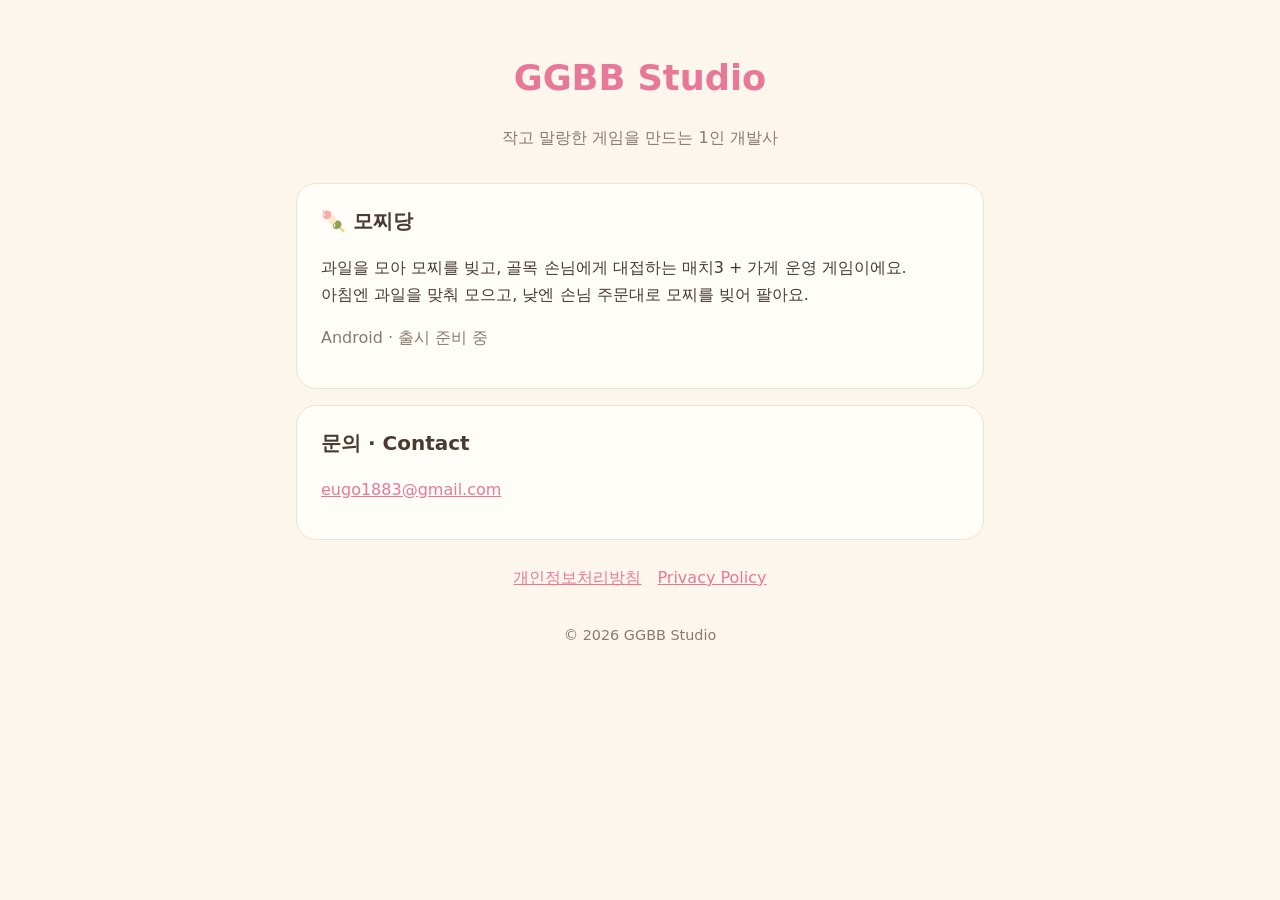
==== index.html @ eae0d5b9 "GGBB Studio 사이트 — 소개 · 모찌당 개인정보처리방침(한·영) · app-ads.txt · .nojekyll" ====
<!doctype html>
<html lang="ko">
<head>
<meta charset="utf-8">
<meta name="viewport" content="width=device-width, initial-scale=1">
<title>GGBB Studio</title>
<meta name="description" content="GGBB Studio — 모바일 게임 '모찌당'을 만드는 1인 개발사">
<link rel="stylesheet" href="style.css">
</head>
<body>
<main>
  <header>
    <h1>GGBB Studio</h1>
    <p class="sub">작고 말랑한 게임을 만드는 1인 개발사</p>
  </header>

  <section class="card">
    <h2>🍡 모찌당</h2>
    <p>과일을 모아 모찌를 빚고, 골목 손님에게 대접하는 매치3 + 가게 운영 게임이에요.<br>
    아침엔 과일을 맞춰 모으고, 낮엔 손님 주문대로 모찌를 빚어 팔아요.</p>
    <p class="muted">Android · 출시 준비 중</p>
  </section>

  <section class="card">
    <h2>문의 · Contact</h2>
    <p><a href="mailto:eugo1883@gmail.com">eugo1883@gmail.com</a></p>
  </section>

  <nav class="links">
    <a href="privacy.html">개인정보처리방침</a>
    <a href="privacy.html#en">Privacy Policy</a>
  </nav>

  <footer>© 2026 GGBB Studio</footer>
</main>
</body>
</html>
---- style.css ----
:root {
  --bg: #fdf6ec;
  --card: #fffdf8;
  --text: #4a3b32;
  --muted: #8a7a6e;
  --accent: #e8789a;
  --line: #efe2d2;
}
* { box-sizing: border-box; }
body {
  margin: 0;
  background: var(--bg);
  color: var(--text);
  font-family: "Apple SD Gothic Neo", "Malgun Gothic", "Noto Sans KR", system-ui, sans-serif;
  line-height: 1.7;
}
main { max-width: 720px; margin: 0 auto; padding: 48px 16px 64px; }
header { text-align: center; margin-bottom: 32px; }
h1 { margin: 0; font-size: 2.2rem; color: var(--accent); }
h2 { font-size: 1.25rem; margin: 0 0 8px; }
h3 { font-size: 1.05rem; margin: 24px 0 6px; }
.sub, .muted { color: var(--muted); }
.card {
  background: var(--card);
  border: 1px solid var(--line);
  border-radius: 20px;
  padding: 20px 24px;
  margin-bottom: 16px;
}
a { color: var(--accent); }
.links { display: flex; gap: 16px; justify-content: center; margin: 24px 0; flex-wrap: wrap; }
footer { text-align: center; color: var(--muted); font-size: 0.9rem; margin-top: 32px; }
ul { padding-left: 1.2em; }
hr { border: none; border-top: 1px solid var(--line); margin: 40px 0; }
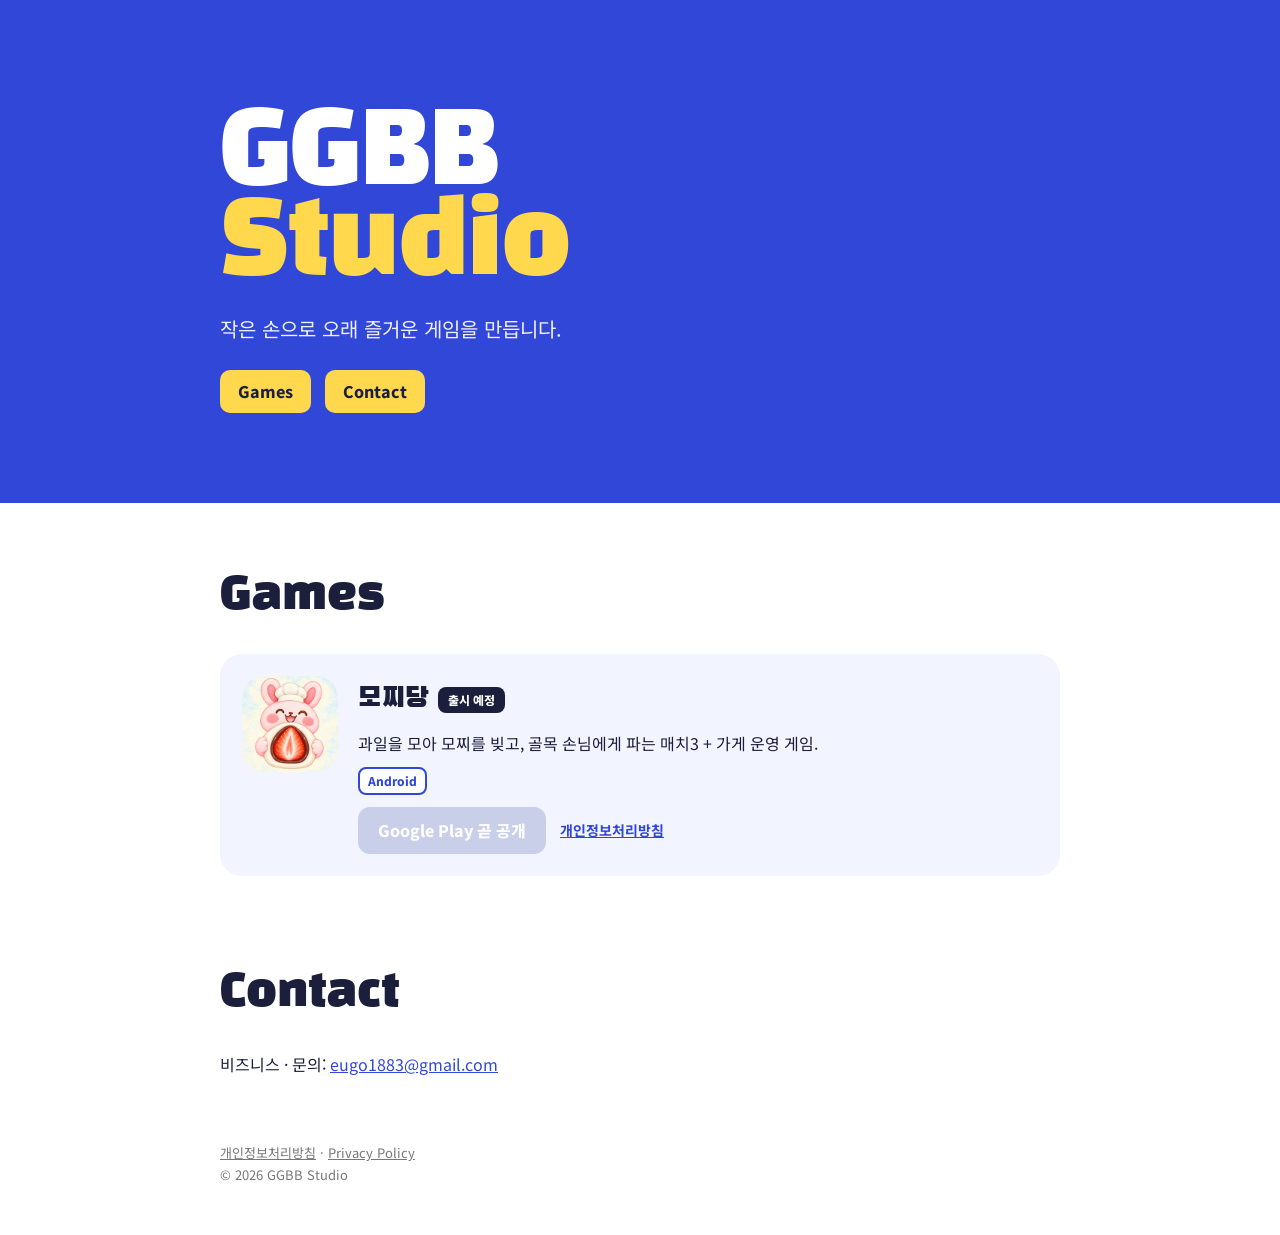
==== commit 094d1c2c: "스튜디오 사이트 새 디자인 — 진한 파랑 · 노랑 블록(모찌당 색 뺌), 게임 카드 목록(아이콘 · 플랫폼 배지 · 스토어 버튼 · 게임별 개인정보처리방침), 개인정보처리방침은 내" ====
--- a/index.html
+++ b/index.html
@@ -4,34 +4,46 @@
 <meta charset="utf-8">
 <meta name="viewport" content="width=device-width, initial-scale=1">
 <title>GGBB Studio</title>
-<meta name="description" content="GGBB Studio — 모바일 게임 '모찌당'을 만드는 1인 개발사">
+<meta name="description" content="GGBB Studio — 작은 손으로 오래 즐거운 게임을 만드는 1인 게임 스튜디오">
+<link rel="preconnect" href="https://fonts.googleapis.com">
+<link rel="preconnect" href="https://fonts.gstatic.com" crossorigin>
+<link href="https://fonts.googleapis.com/css2?family=Black+Han+Sans&family=Noto+Sans+KR:wght@400;800&display=swap" rel="stylesheet">
 <link rel="stylesheet" href="style.css">
 </head>
 <body>
+<header class="hero">
+  <div class="logo">GGBB<span>Studio</span></div>
+  <p class="tag">작은 손으로 오래 즐거운 게임을 만듭니다.</p>
+  <nav class="nav"><a href="#games">Games</a><a href="#contact">Contact</a></nav>
+</header>
+
 <main>
-  <header>
-    <h1>GGBB Studio</h1>
-    <p class="sub">작고 말랑한 게임을 만드는 1인 개발사</p>
-  </header>
+  <section id="games">
+    <h2>Games</h2>
 
-  <section class="card">
-    <h2>🍡 모찌당</h2>
-    <p>과일을 모아 모찌를 빚고, 골목 손님에게 대접하는 매치3 + 가게 운영 게임이에요.<br>
-    아침엔 과일을 맞춰 모으고, 낮엔 손님 주문대로 모찌를 빚어 팔아요.</p>
-    <p class="muted">Android · 출시 준비 중</p>
+    <article class="game">
+      <img class="icon" src="assets/mozzidang_icon.png" alt="모찌당 아이콘" width="96" height="96">
+      <div class="info">
+        <div class="row"><h3>모찌당</h3><span class="state">출시 예정</span></div>
+        <p>과일을 모아 모찌를 빚고, 골목 손님에게 파는 매치3 + 가게 운영 게임.</p>
+        <div class="badges"><span class="badge">Android</span></div>
+        <div class="btns">
+          <span class="btn off">Google Play 곧 공개</span>
+          <a class="link" href="privacy.html">개인정보처리방침</a>
+        </div>
+      </div>
+    </article>
   </section>
 
-  <section class="card">
-    <h2>문의 · Contact</h2>
-    <p><a href="mailto:eugo1883@gmail.com">eugo1883@gmail.com</a></p>
+  <section id="contact">
+    <h2>Contact</h2>
+    <p>비즈니스 · 문의: <a href="mailto:eugo1883@gmail.com">eugo1883@gmail.com</a></p>
   </section>
+</main>
 
-  <nav class="links">
-    <a href="privacy.html">개인정보처리방침</a>
-    <a href="privacy.html#en">Privacy Policy</a>
-  </nav>
-
-  <footer>© 2026 GGBB Studio</footer>
-</main>
+<footer>
+  <a href="privacy.html">개인정보처리방침</a> · <a href="privacy.html#en">Privacy Policy</a><br>
+  © 2026 GGBB Studio
+</footer>
 </body>
 </html>
--- a/style.css
+++ b/style.css
@@ -1,34 +1,67 @@
+/* GGBB Studio — 진한 파랑 · 노랑 블록 (2026-10-28) */
 :root {
-  --bg: #fdf6ec;
-  --card: #fffdf8;
-  --text: #4a3b32;
-  --muted: #8a7a6e;
-  --accent: #e8789a;
-  --line: #efe2d2;
+  --blue: #3047d8;
+  --yellow: #ffd84d;
+  --ink: #1b1f3b;
+  --soft: #f2f4ff;
+  --muted: #6b6f86;
 }
 * { box-sizing: border-box; }
 body {
   margin: 0;
-  background: var(--bg);
-  color: var(--text);
-  font-family: "Apple SD Gothic Neo", "Malgun Gothic", "Noto Sans KR", system-ui, sans-serif;
+  background: #fff;
+  color: var(--ink);
+  font-family: "Noto Sans KR", "Apple SD Gothic Neo", "Malgun Gothic", system-ui, sans-serif;
   line-height: 1.7;
 }
-main { max-width: 720px; margin: 0 auto; padding: 48px 16px 64px; }
-header { text-align: center; margin-bottom: 32px; }
-h1 { margin: 0; font-size: 2.2rem; color: var(--accent); }
-h2 { font-size: 1.25rem; margin: 0 0 8px; }
+img { display: block; }
+a { color: var(--blue); }
+main, footer { max-width: 880px; margin: 0 auto; padding-left: 20px; padding-right: 20px; }
+
+/* 첫 화면 띠 */
+.hero { background: var(--blue); color: #fff; padding: 110px 20px 90px; }
+.hero > * { max-width: 840px; margin-left: auto; margin-right: auto; }
+.logo { font-family: "Black Han Sans", sans-serif; font-size: 100px; line-height: .9; letter-spacing: -2px; }
+.logo span { display: block; color: var(--yellow); }
+.tag { font-size: 20px; opacity: .92; margin-top: 22px; }
+.nav { display: flex; gap: 14px; margin-top: 24px; flex-wrap: wrap; }
+.nav a { color: var(--ink); background: var(--yellow); text-decoration: none; padding: 8px 18px; border-radius: 10px; font-weight: 800; }
+
+/* 본문 */
+section { padding: 56px 0 8px; }
+h2 { font-family: "Black Han Sans", sans-serif; font-weight: 400; font-size: 44px; margin: 0 0 20px; }
+
+/* 게임 카드 */
+.game { display: flex; gap: 20px; align-items: flex-start; background: var(--soft); border-radius: 22px; padding: 22px; margin-bottom: 16px; }
+.icon { width: 96px; height: 96px; flex: none; border-radius: 22px; }
+.info { flex: 1; min-width: 0; }
+.row { display: flex; gap: 10px; align-items: center; flex-wrap: wrap; }
+.row h3 { margin: 0; font-family: "Black Han Sans", sans-serif; font-weight: 400; font-size: 28px; }
+.info p { margin: 6px 0 10px; }
+.state { font-size: 12px; font-weight: 800; background: var(--ink); color: #fff; border-radius: 8px; padding: 3px 10px; }
+.badges { display: flex; gap: 6px; flex-wrap: wrap; margin-bottom: 12px; }
+.badge { font-size: 12px; font-weight: 800; background: #fff; border: 2px solid var(--blue); color: var(--blue); border-radius: 8px; padding: 2px 8px; }
+.btns { display: flex; gap: 14px; align-items: center; flex-wrap: wrap; }
+.btn { background: var(--blue); color: #fff; text-decoration: none; padding: 10px 20px; border-radius: 12px; font-weight: 800; }
+.btn.off { background: #c9cfe9; color: #fff; cursor: default; }
+.link { font-weight: 700; font-size: 14px; }
+
+footer { padding-top: 40px; padding-bottom: 48px; font-size: 13px; color: #777; }
+footer a { color: #777; }
+
+/* 개인정보처리방침 같은 글 페이지 (privacy.html 은 내용 그대로, 모양만) */
+.card { background: var(--soft); border-radius: 22px; padding: 28px; margin: 24px 0; }
+.card h1 { font-family: "Black Han Sans", sans-serif; font-weight: 400; font-size: 32px; margin: 0 0 6px; }
 h3 { font-size: 1.05rem; margin: 24px 0 6px; }
-.sub, .muted { color: var(--muted); }
-.card {
-  background: var(--card);
-  border: 1px solid var(--line);
-  border-radius: 20px;
-  padding: 20px 24px;
-  margin-bottom: 16px;
+.muted { color: var(--muted); }
+ul { padding-left: 1.2em; }
+main > p:first-child { margin-top: 32px; font-weight: 700; }
+
+@media (max-width: 560px) {
+  .hero { padding: 72px 20px 56px; }
+  .logo { font-size: 64px; }
+  h2 { font-size: 34px; }
+  .icon { width: 72px; height: 72px; border-radius: 17px; }
+  .game { gap: 14px; padding: 18px; }
+  .card { padding: 20px; }
 }
-a { color: var(--accent); }
-.links { display: flex; gap: 16px; justify-content: center; margin: 24px 0; flex-wrap: wrap; }
-footer { text-align: center; color: var(--muted); font-size: 0.9rem; margin-top: 32px; }
-ul { padding-left: 1.2em; }
-hr { border: none; border-top: 1px solid var(--line); margin: 40px 0; }
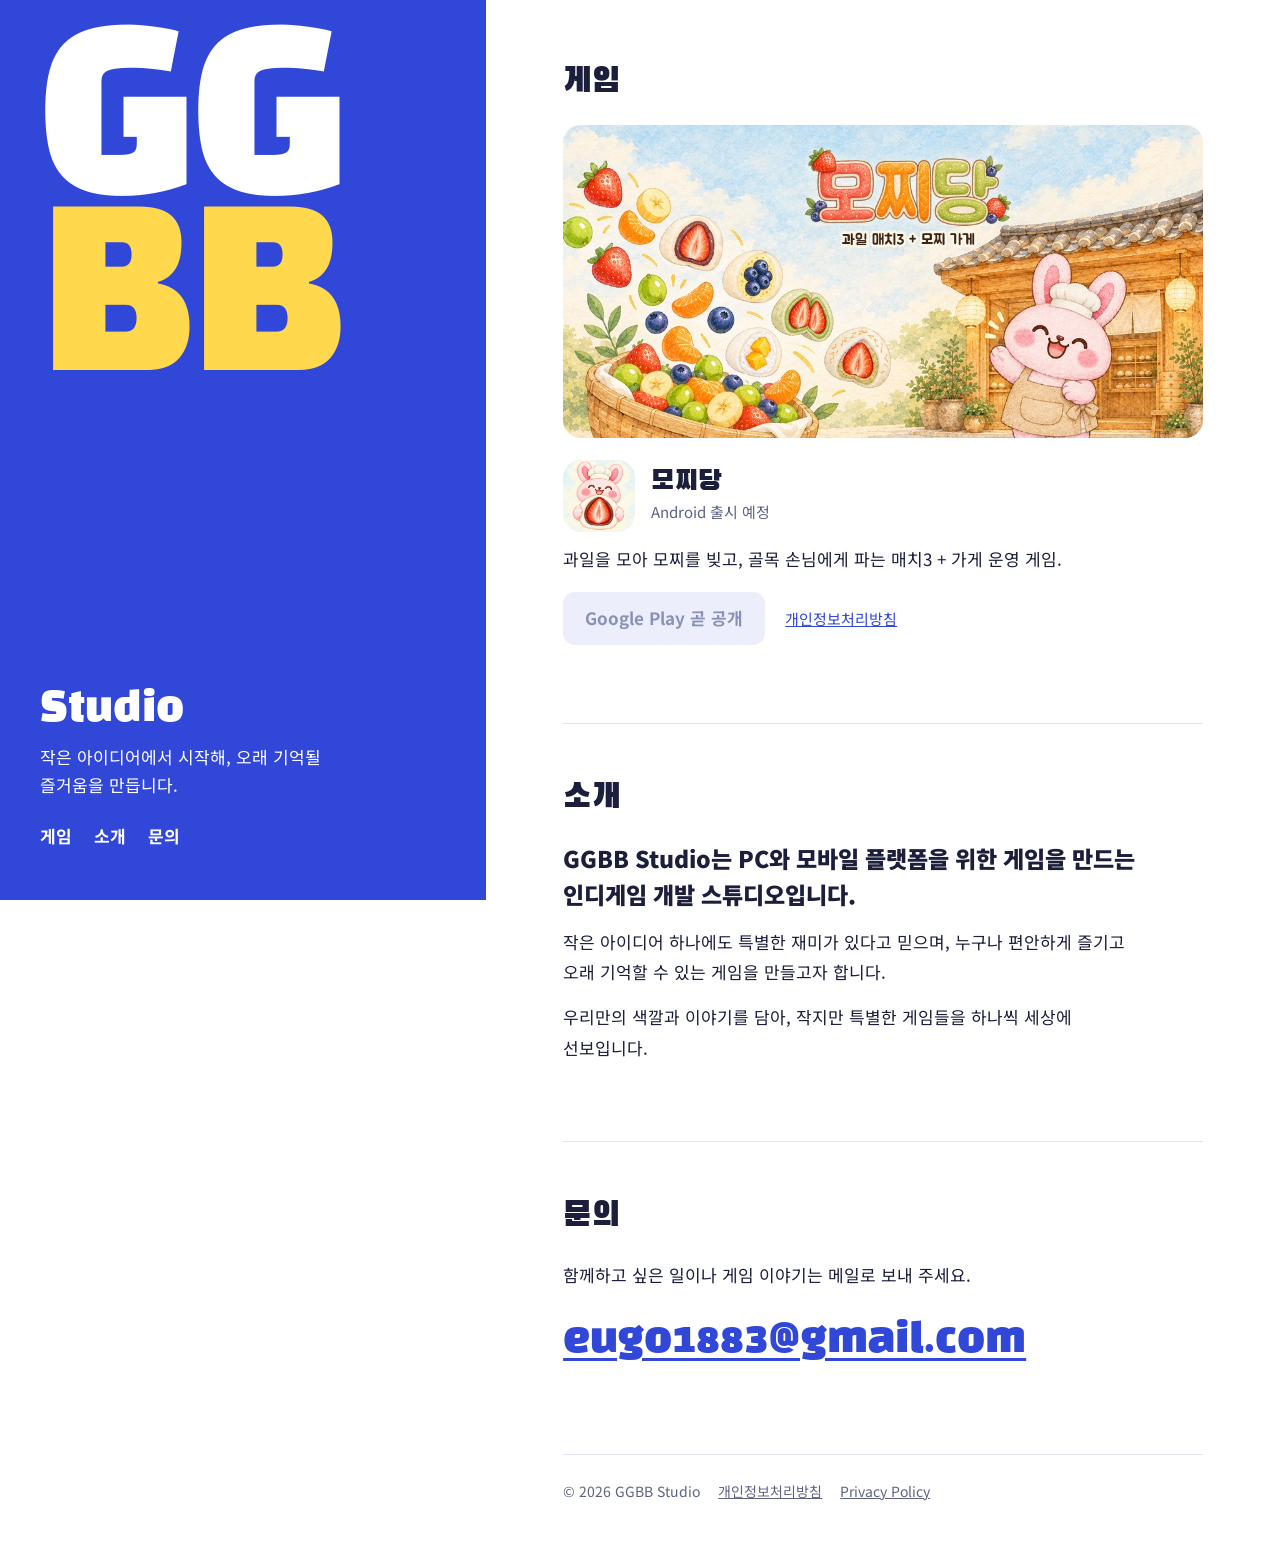
==== commit 4eee425c: "사이트 새 디자인: 왼쪽 파란 기둥(GGBB) + 게임 · 소개 · 문의, 개인정보처리방침은 내용 그대로 모양만 맞춤 Co-Authored-By: Claude Opus 5.5 <n" ====
--- a/index.html
+++ b/index.html
@@ -4,46 +4,66 @@
 <meta charset="utf-8">
 <meta name="viewport" content="width=device-width, initial-scale=1">
 <title>GGBB Studio</title>
-<meta name="description" content="GGBB Studio — 작은 손으로 오래 즐거운 게임을 만드는 1인 게임 스튜디오">
+<meta name="description" content="GGBB Studio — 작은 아이디어에서 시작해, 오래 기억될 즐거움을 만드는 인디게임 스튜디오">
 <link rel="preconnect" href="https://fonts.googleapis.com">
 <link rel="preconnect" href="https://fonts.gstatic.com" crossorigin>
-<link href="https://fonts.googleapis.com/css2?family=Black+Han+Sans&family=Noto+Sans+KR:wght@400;800&display=swap" rel="stylesheet">
+<link href="https://fonts.googleapis.com/css2?family=Black+Han+Sans&family=Noto+Sans+KR:wght@400;700;900&display=swap" rel="stylesheet">
 <link rel="stylesheet" href="style.css">
 </head>
 <body>
-<header class="hero">
-  <div class="logo">GGBB<span>Studio</span></div>
-  <p class="tag">작은 손으로 오래 즐거운 게임을 만듭니다.</p>
-  <nav class="nav"><a href="#games">Games</a><a href="#contact">Contact</a></nav>
-</header>
+<aside class="side">
+  <h1 class="mark" aria-label="GGBB Studio">
+    <span aria-hidden="true">GG</span><span aria-hidden="true">BB</span>
+  </h1>
+  <div class="side-foot">
+    <p class="studio">Studio</p>
+    <p class="tag">작은 아이디어에서 시작해, 오래 기억될 즐거움을 만듭니다.</p>
+    <nav class="nav">
+      <a href="#games">게임</a>
+      <a href="#about">소개</a>
+      <a href="#contact">문의</a>
+    </nav>
+  </div>
+</aside>
 
 <main>
   <section id="games">
-    <h2>Games</h2>
-
+    <h2>게임</h2>
     <article class="game">
-      <img class="icon" src="assets/mozzidang_icon.png" alt="모찌당 아이콘" width="96" height="96">
-      <div class="info">
-        <div class="row"><h3>모찌당</h3><span class="state">출시 예정</span></div>
-        <p>과일을 모아 모찌를 빚고, 골목 손님에게 파는 매치3 + 가게 운영 게임.</p>
-        <div class="badges"><span class="badge">Android</span></div>
-        <div class="btns">
-          <span class="btn off">Google Play 곧 공개</span>
-          <a class="link" href="privacy.html">개인정보처리방침</a>
+      <img class="art" src="assets/mozzidang_feature.jpg" alt="모찌당 대표 그림" width="1024" height="500">
+      <div class="meta">
+        <img class="icon" src="assets/mozzidang_icon.png" alt="" width="72" height="72">
+        <div>
+          <h3>모찌당</h3>
+          <p class="when">Android 출시 예정</p>
         </div>
       </div>
+      <p>과일을 모아 모찌를 빚고, 골목 손님에게 파는 매치3 + 가게 운영 게임.</p>
+      <p class="acts">
+        <span class="btn off" aria-disabled="true">Google Play 곧 공개</span>
+        <a href="privacy.html">개인정보처리방침</a>
+      </p>
     </article>
   </section>
 
+  <section id="about">
+    <h2>소개</h2>
+    <p class="lead">GGBB Studio는 PC와 모바일 플랫폼을 위한 게임을 만드는 인디게임 개발 스튜디오입니다.</p>
+    <p>작은 아이디어 하나에도 특별한 재미가 있다고 믿으며, 누구나 편안하게 즐기고 오래 기억할 수 있는 게임을 만들고자 합니다.</p>
+    <p>우리만의 색깔과 이야기를 담아, 작지만 특별한 게임들을 하나씩 세상에 선보입니다.</p>
+  </section>
+
   <section id="contact">
-    <h2>Contact</h2>
-    <p>비즈니스 · 문의: <a href="mailto:eugo1883@gmail.com">eugo1883@gmail.com</a></p>
+    <h2>문의</h2>
+    <p>함께하고 싶은 일이나 게임 이야기는 메일로 보내 주세요.</p>
+    <p><a class="mail" href="mailto:eugo1883@gmail.com">eugo1883@gmail.com</a></p>
   </section>
+
+  <footer>
+    <span>© 2026 GGBB Studio</span>
+    <a href="privacy.html">개인정보처리방침</a>
+    <a href="privacy.html#en">Privacy Policy</a>
+  </footer>
 </main>
-
-<footer>
-  <a href="privacy.html">개인정보처리방침</a> · <a href="privacy.html#en">Privacy Policy</a><br>
-  © 2026 GGBB Studio
-</footer>
 </body>
 </html>
--- a/style.css
+++ b/style.css
@@ -1,67 +1,90 @@
-/* GGBB Studio — 진한 파랑 · 노랑 블록 (2026-10-28) */
+/* GGBB Studio 시안 v3 — 왼쪽 파란 기둥에 큰 글자, 오른쪽은 조용한 본문 */
 :root {
   --blue: #3047d8;
   --yellow: #ffd84d;
   --ink: #1b1f3b;
-  --soft: #f2f4ff;
-  --muted: #6b6f86;
+  --paper: #ffffff;
+  --line: #dfe3f5;
+  --muted: #5d6385;
 }
 * { box-sizing: border-box; }
+html { scroll-behavior: smooth; }
 body {
-  margin: 0;
-  background: #fff;
-  color: var(--ink);
-  font-family: "Noto Sans KR", "Apple SD Gothic Neo", "Malgun Gothic", system-ui, sans-serif;
-  line-height: 1.7;
+  margin: 0; background: var(--paper); color: var(--ink);
+  font-family: "Noto Sans KR", "Apple SD Gothic Neo", "Malgun Gothic", sans-serif;
+  font-size: 17px; line-height: 1.8; word-break: keep-all;
+  display: grid; grid-template-columns: minmax(340px, 38%) 1fr;
 }
-img { display: block; }
+img { display: block; max-width: 100%; height: auto; }
 a { color: var(--blue); }
-main, footer { max-width: 880px; margin: 0 auto; padding-left: 20px; padding-right: 20px; }
+a:focus-visible { outline: 3px solid var(--yellow); outline-offset: 3px; }
 
-/* 첫 화면 띠 */
-.hero { background: var(--blue); color: #fff; padding: 110px 20px 90px; }
-.hero > * { max-width: 840px; margin-left: auto; margin-right: auto; }
-.logo { font-family: "Black Han Sans", sans-serif; font-size: 100px; line-height: .9; letter-spacing: -2px; }
-.logo span { display: block; color: var(--yellow); }
-.tag { font-size: 20px; opacity: .92; margin-top: 22px; }
-.nav { display: flex; gap: 14px; margin-top: 24px; flex-wrap: wrap; }
-.nav a { color: var(--ink); background: var(--yellow); text-decoration: none; padding: 8px 18px; border-radius: 10px; font-weight: 800; }
+/* ── 왼쪽 기둥 ── */
+.side {
+  position: sticky; top: 0; height: 100vh;
+  background: var(--blue); color: #fff;
+  padding: 40px 40px 44px;
+  display: flex; flex-direction: column; justify-content: space-between;
+  overflow: hidden;
+}
+.mark {
+  margin: 0; font-family: "Black Han Sans", sans-serif; font-weight: 400;
+  font-size: min(30vh, 17vw); line-height: .82; letter-spacing: -.02em;
+}
+.mark span { display: block; }
+.mark span:first-child { color: #fff; }
+.mark span:last-child { color: var(--yellow); }
+.studio { margin: 0 0 14px; font-family: "Black Han Sans", sans-serif; font-size: 40px; line-height: 1; }
+.tag { margin: 0 0 22px; max-width: 17em; font-size: 17px; line-height: 1.65; }
+.nav { display: flex; gap: 22px; }
+.nav a { color: #fff; font-weight: 700; text-decoration: none; padding-bottom: 2px; border-bottom: 2px solid transparent; }
+.nav a:hover { border-color: var(--yellow); }
 
-/* 본문 */
-section { padding: 56px 0 8px; }
-h2 { font-family: "Black Han Sans", sans-serif; font-weight: 400; font-size: 44px; margin: 0 0 20px; }
+/* ── 오른쪽 본문 ── */
+main { padding: 64px clamp(24px, 6vw, 96px) 40px; max-width: 820px; }
+section { padding-bottom: 64px; margin-bottom: 56px; border-bottom: 1px solid var(--line); }
+section:last-of-type { border-bottom: 0; margin-bottom: 0; }
+h2 { font-family: "Black Han Sans", sans-serif; font-weight: 400; font-size: 34px; line-height: 1.1; margin: 0 0 24px; }
+p { margin: 0 0 14px; max-width: 34em; }
 
-/* 게임 카드 */
-.game { display: flex; gap: 20px; align-items: flex-start; background: var(--soft); border-radius: 22px; padding: 22px; margin-bottom: 16px; }
-.icon { width: 96px; height: 96px; flex: none; border-radius: 22px; }
-.info { flex: 1; min-width: 0; }
-.row { display: flex; gap: 10px; align-items: center; flex-wrap: wrap; }
-.row h3 { margin: 0; font-family: "Black Han Sans", sans-serif; font-weight: 400; font-size: 28px; }
-.info p { margin: 6px 0 10px; }
-.state { font-size: 12px; font-weight: 800; background: var(--ink); color: #fff; border-radius: 8px; padding: 3px 10px; }
-.badges { display: flex; gap: 6px; flex-wrap: wrap; margin-bottom: 12px; }
-.badge { font-size: 12px; font-weight: 800; background: #fff; border: 2px solid var(--blue); color: var(--blue); border-radius: 8px; padding: 2px 8px; }
-.btns { display: flex; gap: 14px; align-items: center; flex-wrap: wrap; }
-.btn { background: var(--blue); color: #fff; text-decoration: none; padding: 10px 20px; border-radius: 12px; font-weight: 800; }
-.btn.off { background: #c9cfe9; color: #fff; cursor: default; }
-.link { font-weight: 700; font-size: 14px; }
+.art { width: 100%; border-radius: 18px; margin-bottom: 22px; }
+.meta { display: flex; gap: 16px; align-items: center; margin-bottom: 12px; }
+.icon { width: 72px; height: 72px; border-radius: 18px; }
+.meta h3 { margin: 0; font-family: "Black Han Sans", sans-serif; font-weight: 400; font-size: 28px; line-height: 1.15; }
+.when { margin: 0; color: var(--muted); font-size: 15px; }
+.acts { display: flex; gap: 20px; align-items: center; flex-wrap: wrap; margin-top: 18px; }
+.btn { display: inline-block; font-weight: 700; padding: 11px 22px; border-radius: 12px; text-decoration: none; background: var(--blue); color: #fff; }
+.btn.off { background: #eceffb; color: #8a91b8; cursor: default; }
+.acts a { font-size: 15px; }
 
-footer { padding-top: 40px; padding-bottom: 48px; font-size: 13px; color: #777; }
-footer a { color: #777; }
+.lead { font-size: 23px; font-weight: 900; line-height: 1.55; }
+.mail { font-family: "Black Han Sans", sans-serif; font-size: clamp(26px, 3.4vw, 40px); text-decoration-thickness: 3px; text-underline-offset: 6px; overflow-wrap: anywhere; }
 
-/* 개인정보처리방침 같은 글 페이지 (privacy.html 은 내용 그대로, 모양만) */
-.card { background: var(--soft); border-radius: 22px; padding: 28px; margin: 24px 0; }
-.card h1 { font-family: "Black Han Sans", sans-serif; font-weight: 400; font-size: 32px; margin: 0 0 6px; }
-h3 { font-size: 1.05rem; margin: 24px 0 6px; }
-.muted { color: var(--muted); }
-ul { padding-left: 1.2em; }
-main > p:first-child { margin-top: 32px; font-weight: 700; }
+footer { display: flex; gap: 18px; flex-wrap: wrap; font-size: 14px; color: var(--muted); padding-top: 24px; border-top: 1px solid var(--line); }
+footer a { color: var(--muted); }
 
-@media (max-width: 560px) {
-  .hero { padding: 72px 20px 56px; }
-  .logo { font-size: 64px; }
-  h2 { font-size: 34px; }
-  .icon { width: 72px; height: 72px; border-radius: 17px; }
-  .game { gap: 14px; padding: 18px; }
-  .card { padding: 20px; }
+/* ── 글 페이지 (privacy.html 은 내용 그대로, 모양만) ── */
+a.mark { display: block; text-decoration: none; }
+.doc { max-width: 860px; }
+.doc > p:first-child { font-weight: 700; margin-bottom: 32px; }
+.card { padding-bottom: 48px; margin-bottom: 48px; border-bottom: 1px solid var(--line); }
+.card h1 { font-family: "Black Han Sans", sans-serif; font-weight: 400; font-size: 34px; line-height: 1.2; margin: 0 0 8px; }
+.card h3 { font-size: 18px; margin: 32px 0 8px; }
+.card ul { padding-left: 1.2em; margin: 0 0 14px; max-width: 34em; }
+.muted { color: var(--muted); font-size: 15px; }
+.doc > footer { font-size: 14px; }
+
+@media (max-width: 820px) {
+  body { display: block; }
+  .side { position: static; height: auto; padding: 32px 24px 30px; }
+  .mark { font-size: 29vw; }
+  .mark span { display: inline; }
+  .mark span:last-child { margin-left: .02em; }
+  .studio { font-size: 32px; margin-top: 8px; }
+  main { padding: 44px 24px 32px; }
+  section { padding-bottom: 44px; margin-bottom: 40px; }
+  h2 { font-size: 28px; }
+  .lead { font-size: 20px; }
+  .card h1 { font-size: 27px; }
 }
+@media (prefers-reduced-motion: reduce) { html { scroll-behavior: auto; } }
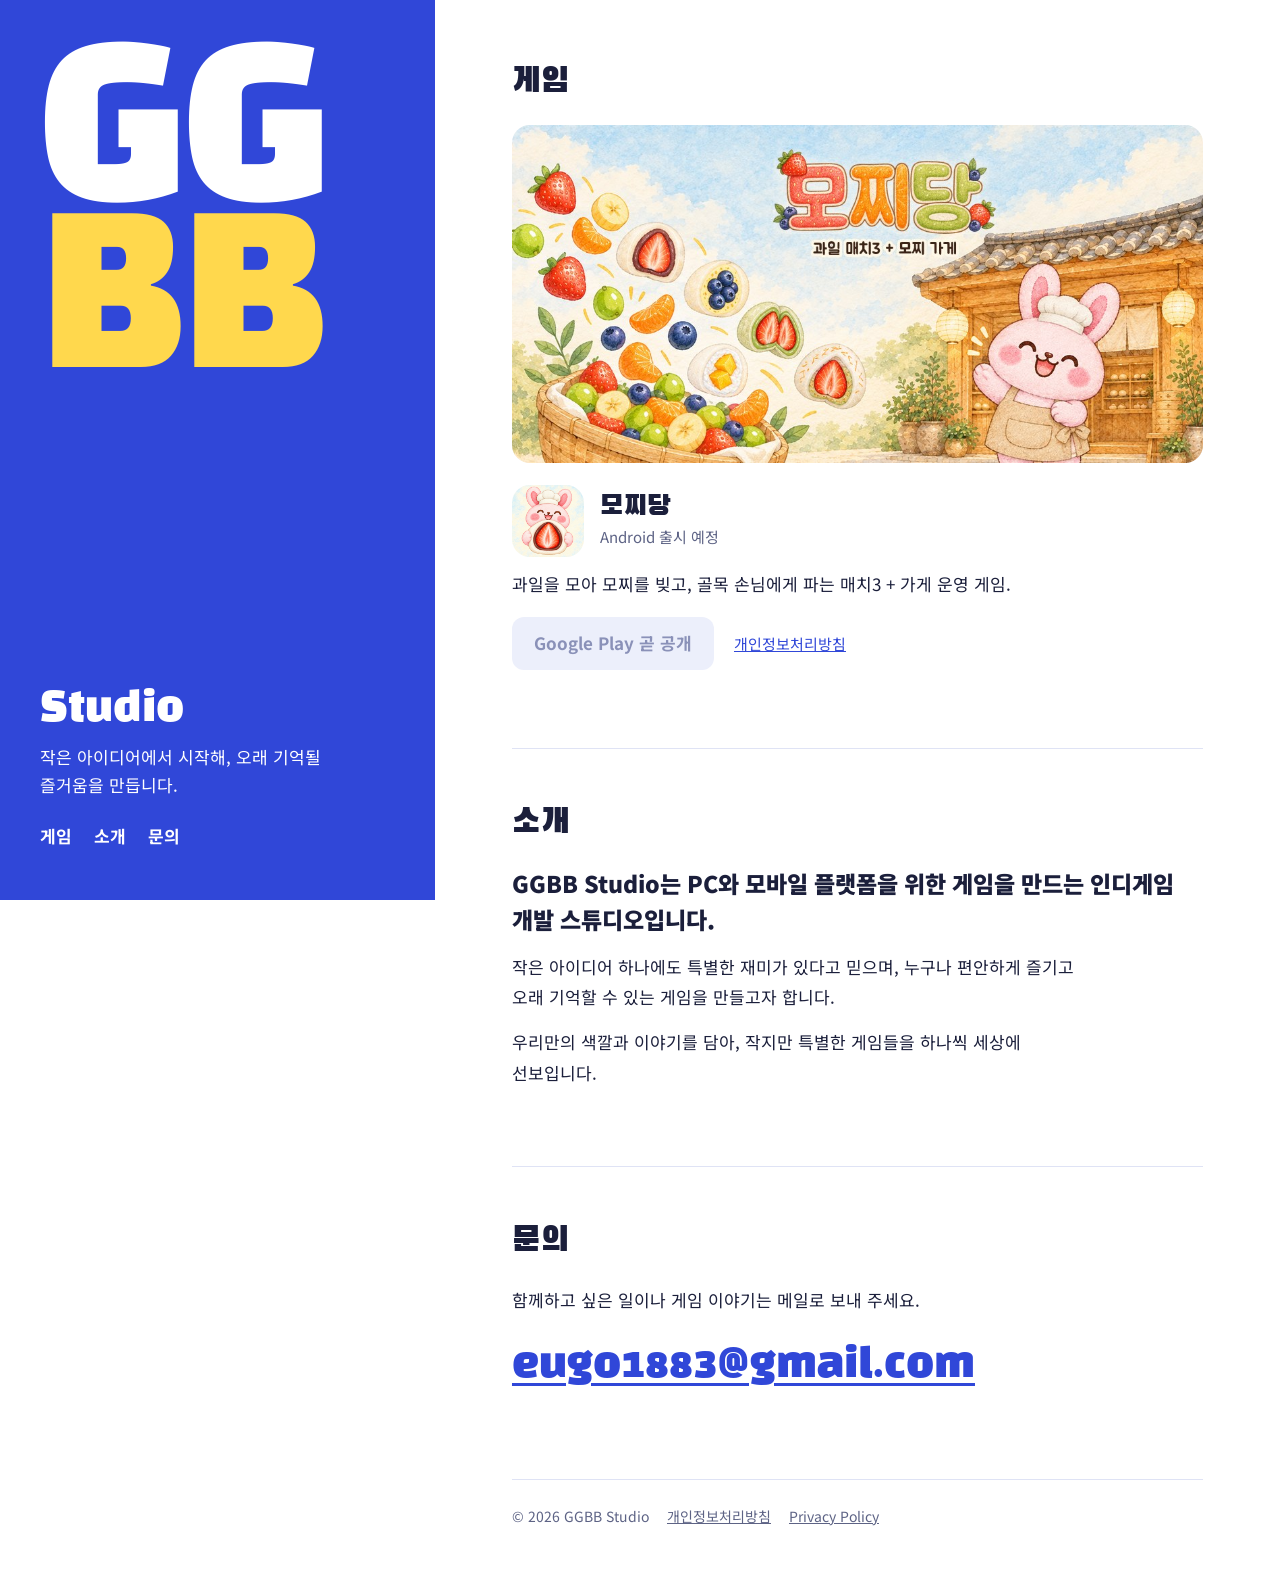
==== commit 6bd0d0c3: "사이트: 넓은 화면에서 파란 기둥(최대 460px) · GGBB 글자(최대 220px) 크기 제한, 본문 가운데, style.css?v=3 로 예전 꾸밈 파일 안 쓰게 Co-Aut" ====
--- a/index.html
+++ b/index.html
@@ -8,7 +8,7 @@
 <link rel="preconnect" href="https://fonts.googleapis.com">
 <link rel="preconnect" href="https://fonts.gstatic.com" crossorigin>
 <link href="https://fonts.googleapis.com/css2?family=Black+Han+Sans&family=Noto+Sans+KR:wght@400;700;900&display=swap" rel="stylesheet">
-<link rel="stylesheet" href="style.css">
+<link rel="stylesheet" href="style.css?v=3">
 </head>
 <body>
 <aside class="side">
--- a/style.css
+++ b/style.css
@@ -13,7 +13,7 @@
   margin: 0; background: var(--paper); color: var(--ink);
   font-family: "Noto Sans KR", "Apple SD Gothic Neo", "Malgun Gothic", sans-serif;
   font-size: 17px; line-height: 1.8; word-break: keep-all;
-  display: grid; grid-template-columns: minmax(340px, 38%) 1fr;
+  display: grid; grid-template-columns: clamp(340px, 34vw, 460px) 1fr;
 }
 img { display: block; max-width: 100%; height: auto; }
 a { color: var(--blue); }
@@ -23,13 +23,13 @@
 .side {
   position: sticky; top: 0; height: 100vh;
   background: var(--blue); color: #fff;
-  padding: 40px 40px 44px;
+  padding: 56px 40px 44px;
   display: flex; flex-direction: column; justify-content: space-between;
   overflow: hidden;
 }
 .mark {
   margin: 0; font-family: "Black Han Sans", sans-serif; font-weight: 400;
-  font-size: min(30vh, 17vw); line-height: .82; letter-spacing: -.02em;
+  font-size: min(28vh, 16vw, 220px); line-height: .82; letter-spacing: -.02em;
 }
 .mark span { display: block; }
 .mark span:first-child { color: #fff; }
@@ -41,7 +41,7 @@
 .nav a:hover { border-color: var(--yellow); }
 
 /* ── 오른쪽 본문 ── */
-main { padding: 64px clamp(24px, 6vw, 96px) 40px; max-width: 820px; }
+main { padding: 64px clamp(24px, 6vw, 96px) 40px; width: 100%; max-width: 900px; justify-self: center; }
 section { padding-bottom: 64px; margin-bottom: 56px; border-bottom: 1px solid var(--line); }
 section:last-of-type { border-bottom: 0; margin-bottom: 0; }
 h2 { font-family: "Black Han Sans", sans-serif; font-weight: 400; font-size: 34px; line-height: 1.1; margin: 0 0 24px; }
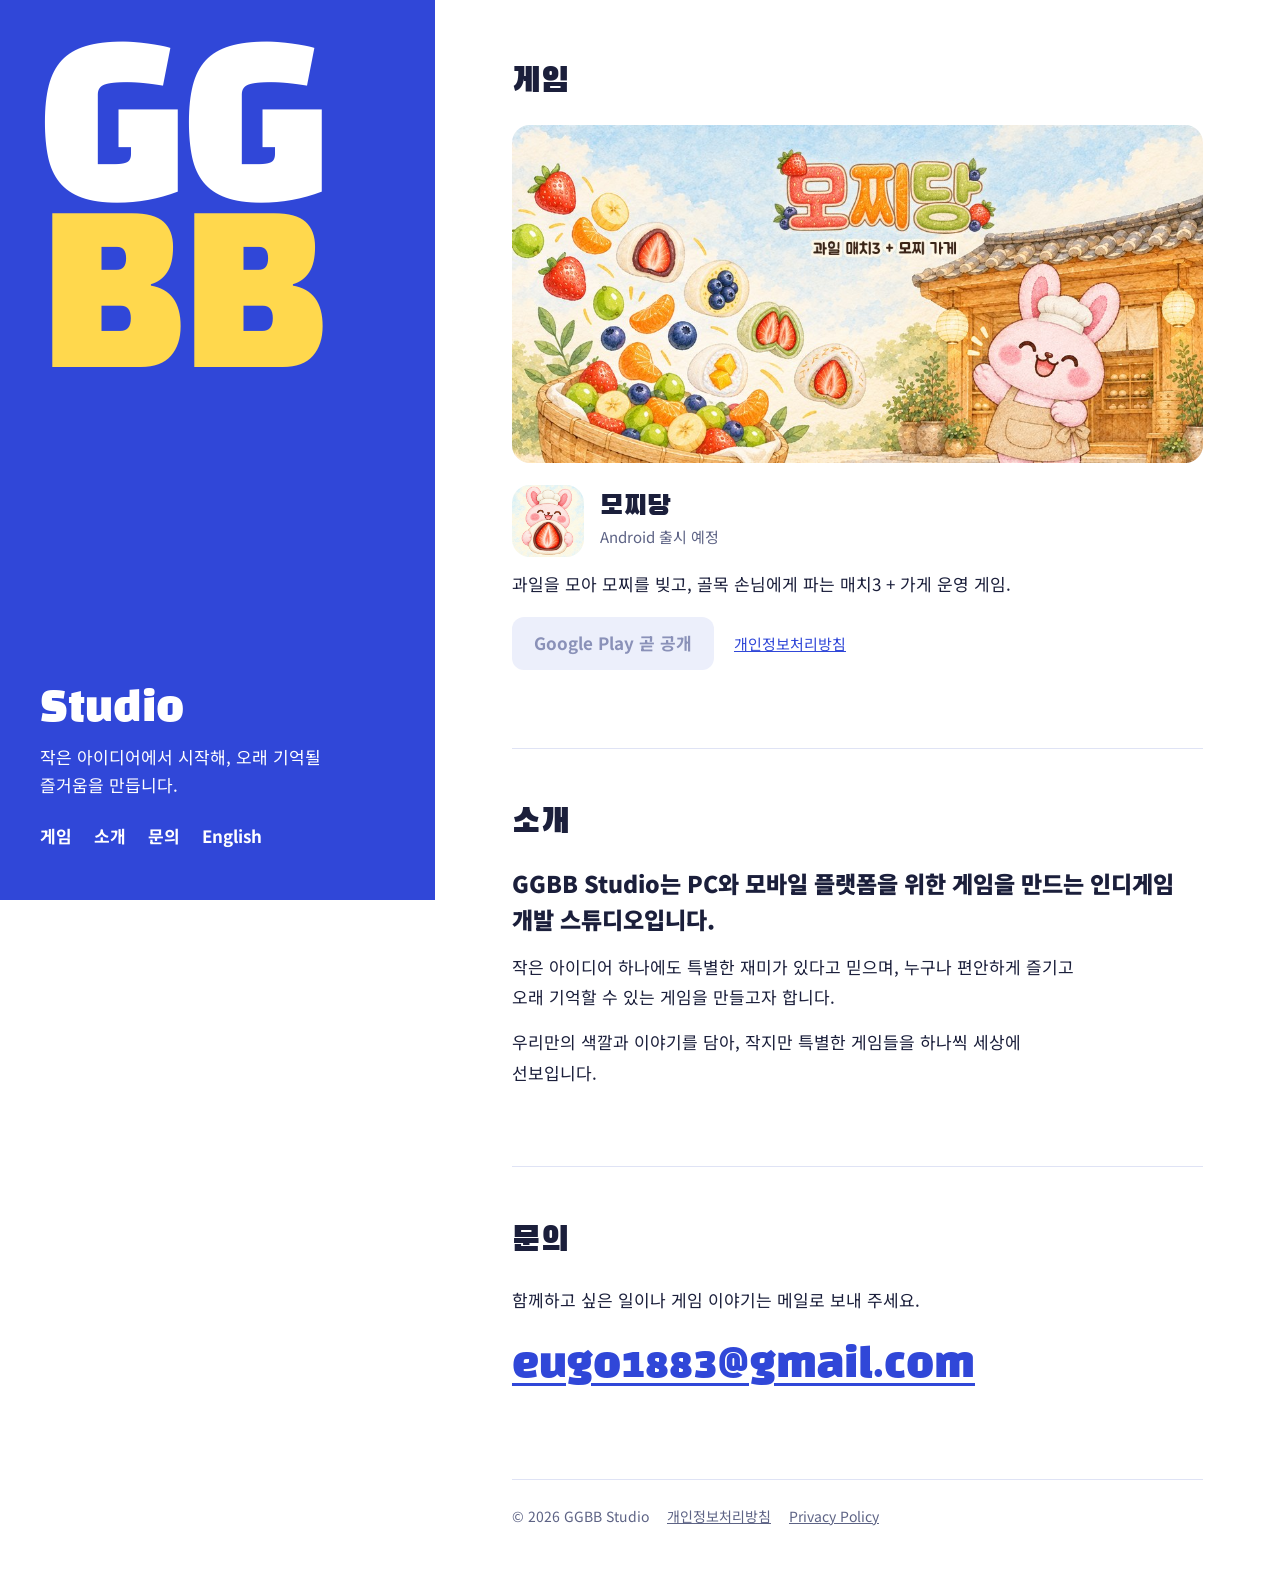
==== commit 85236534: "사이트: 영어 페이지(/en/) 추가, 기둥 메뉴에 English · 한국어 버튼, hreflang 표시 Co-Authored-By: Claude Opus 5.5 <noreply@" ====
--- a/index.html
+++ b/index.html
@@ -5,6 +5,8 @@
 <meta name="viewport" content="width=device-width, initial-scale=1">
 <title>GGBB Studio</title>
 <meta name="description" content="GGBB Studio — 작은 아이디어에서 시작해, 오래 기억될 즐거움을 만드는 인디게임 스튜디오">
+<link rel="alternate" hreflang="ko" href="https://ggbbstudio.github.io/">
+<link rel="alternate" hreflang="en" href="https://ggbbstudio.github.io/en/">
 <link rel="preconnect" href="https://fonts.googleapis.com">
 <link rel="preconnect" href="https://fonts.gstatic.com" crossorigin>
 <link href="https://fonts.googleapis.com/css2?family=Black+Han+Sans&family=Noto+Sans+KR:wght@400;700;900&display=swap" rel="stylesheet">
@@ -22,6 +24,7 @@
       <a href="#games">게임</a>
       <a href="#about">소개</a>
       <a href="#contact">문의</a>
+      <a href="en/" hreflang="en" lang="en">English</a>
     </nav>
   </div>
 </aside>
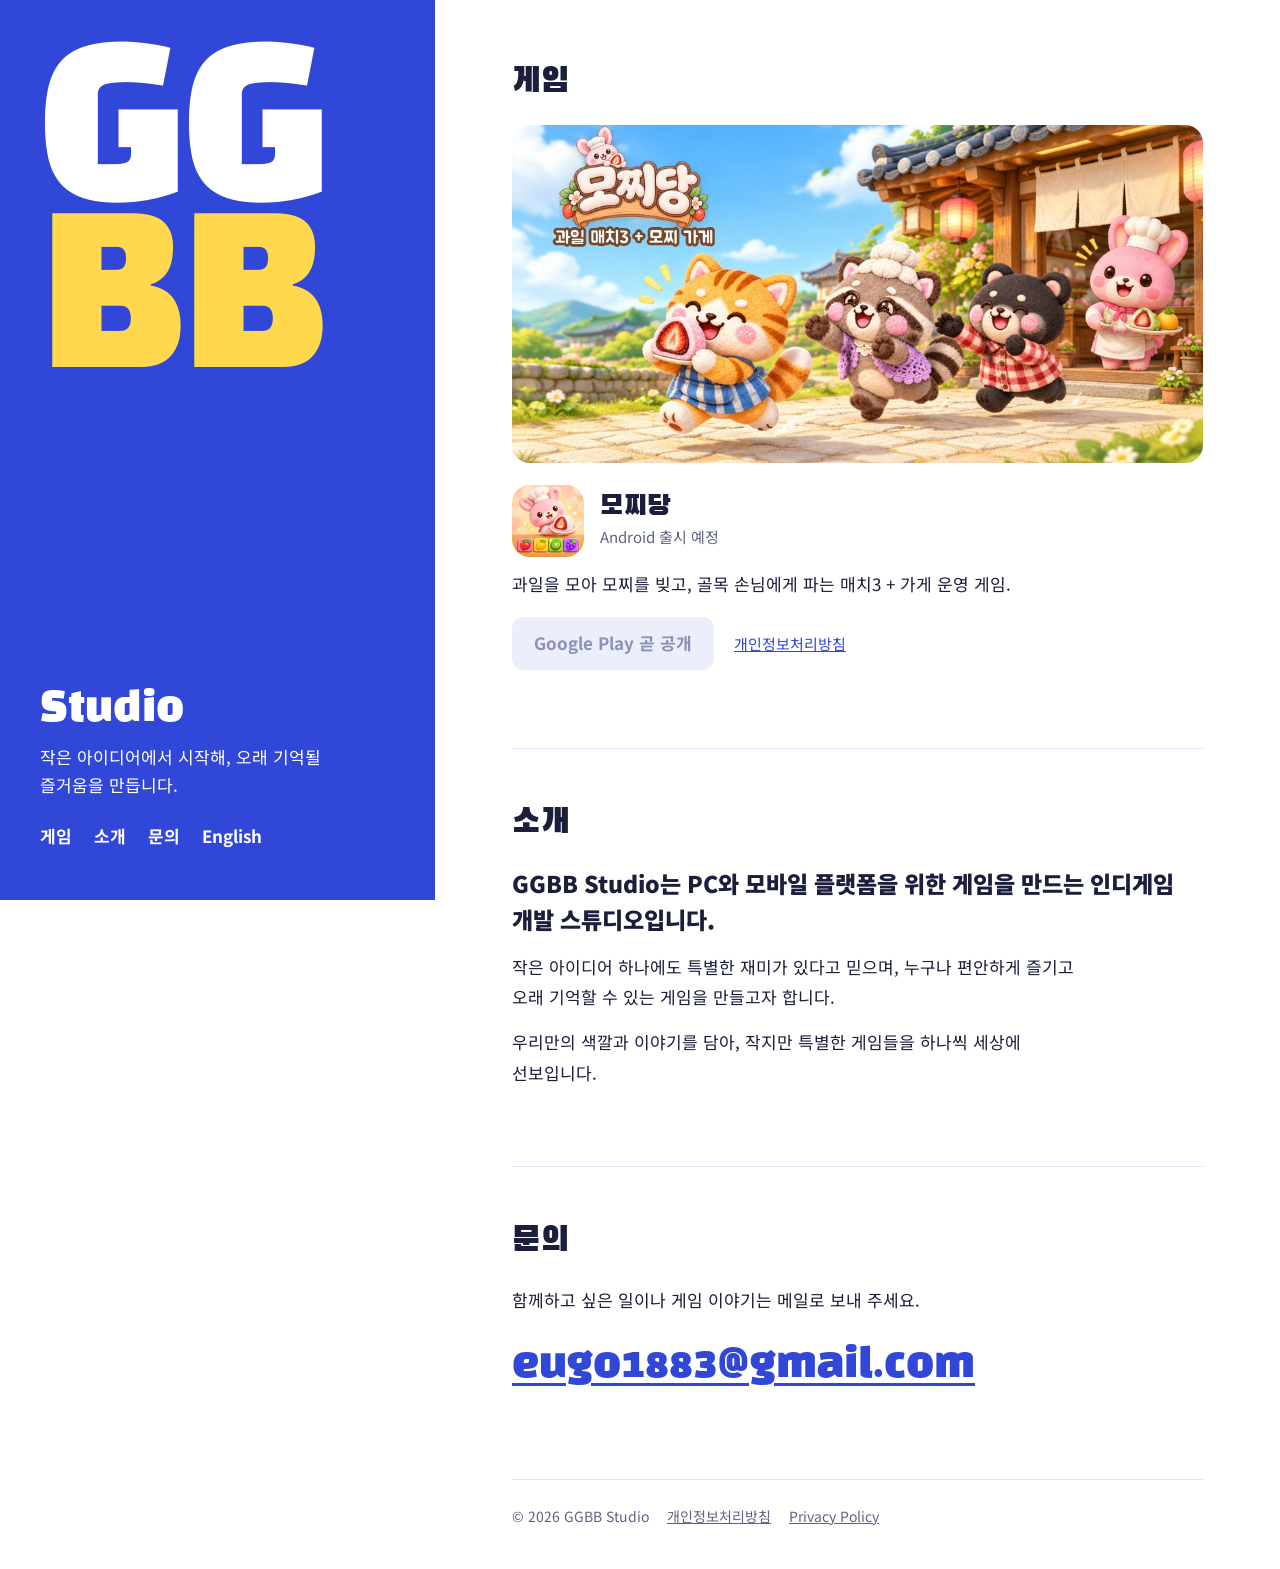
==== commit 03c19c34: "Google Search Console 인증 메타 태그 추가 Co-Authored-By: Claude Opus 5.5 <noreply@anthropic.com>" ====
--- a/index.html
+++ b/index.html
@@ -2,6 +2,7 @@
 <html lang="ko">
 <head>
 <meta charset="utf-8">
+<meta name="google-site-verification" content="tuN0Zx-f0Cv_z_87VgbnIydokTqJgY_56NxwWmSYyZM" />
 <meta name="viewport" content="width=device-width, initial-scale=1">
 <title>GGBB Studio</title>
 <meta name="description" content="GGBB Studio — 작은 아이디어에서 시작해, 오래 기억될 즐거움을 만드는 인디게임 스튜디오">
@@ -11,6 +12,10 @@
 <link rel="preconnect" href="https://fonts.gstatic.com" crossorigin>
 <link href="https://fonts.googleapis.com/css2?family=Black+Han+Sans&family=Noto+Sans+KR:wght@400;700;900&display=swap" rel="stylesheet">
 <link rel="stylesheet" href="style.css?v=3">
+<script>
+// 직접 English 를 고른 사람만 영어 페이지로 (처음 온 사람은 그대로)
+try { if (localStorage.getItem("lang") === "en") location.replace("en/" + location.hash); } catch (e) {}
+</script>
 </head>
 <body>
 <aside class="side">
@@ -24,7 +29,7 @@
       <a href="#games">게임</a>
       <a href="#about">소개</a>
       <a href="#contact">문의</a>
-      <a href="en/" hreflang="en" lang="en">English</a>
+      <a href="en/" hreflang="en" lang="en" data-lang="en">English</a>
     </nav>
   </div>
 </aside>
@@ -68,5 +73,11 @@
     <a href="privacy.html#en">Privacy Policy</a>
   </footer>
 </main>
+<script>
+// 언어 버튼을 누르면 고른 언어를 기억
+document.querySelectorAll("a[data-lang]").forEach(function (a) {
+  a.addEventListener("click", function () { try { localStorage.setItem("lang", a.dataset.lang); } catch (e) {} });
+});
+</script>
 </body>
 </html>
